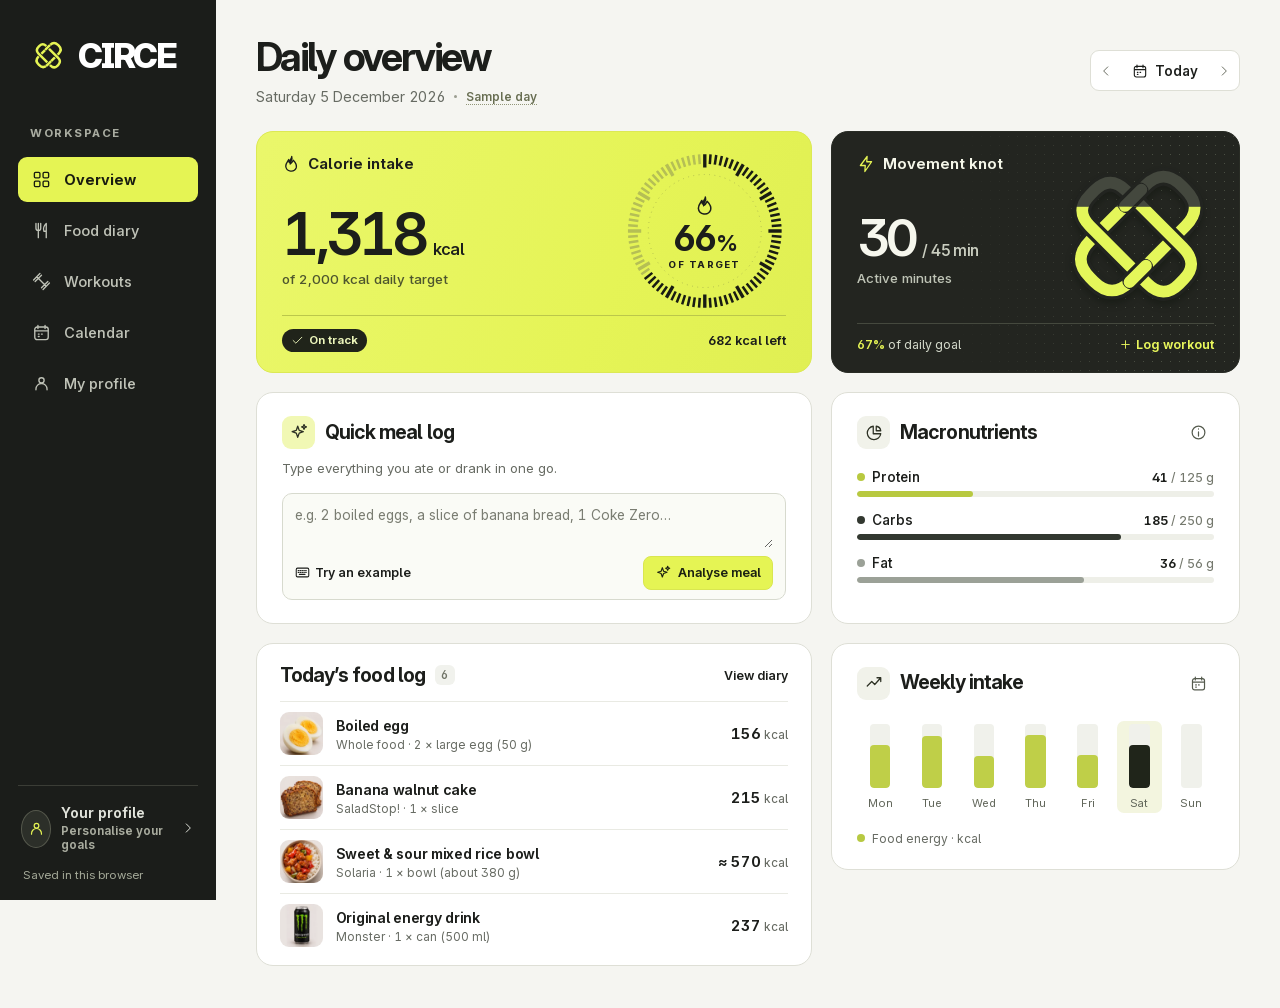
==== index.html @ 7d4fa791 "Publish the standalone CIRCE app to GitHub Pages" ====
<!doctype html>
<html lang="en-GB" data-storage="local"><head><meta charset="utf-8"><meta name="viewport" content="width=device-width,initial-scale=1,viewport-fit=cover"><meta name="theme-color" content="#1b1c1a"><meta name="description" content="CIRCE brings your food, workouts and daily goals into one personal tracker."><title>CIRCE · Daily overview</title><link rel="icon" type="image/svg+xml" href="favicon.svg"><link rel="stylesheet" href="style.css"><script src="foods.js" defer></script><script src="icons.js" defer></script><script src="engine.js" defer></script><script src="backup.js" defer></script><script src="app.js" defer></script></head>
<body><a class="skip" href="#main">Skip to content</a><div id="app"></div><dialog id="dialog"><div id="dialog-content"></div></dialog><div class="toast" role="status" aria-live="polite"></div><noscript>Enable JavaScript to use your CIRCE food and workout tracker.</noscript></body></html>
---- style.css ----
@font-face{font-family:Inter;src:url("assets/inter.woff2") format("woff2");font-weight:100 900;font-display:swap}
:root{font-family:Inter,Arial,sans-serif;font-size:16px;--bg:#f5f5f1;--ink:#1c1e1b;--muted:#676b63;--line:#dedfd6;--yellow:#e5f454;--dark:#1b1d1a;--card:#fff;color:var(--ink);background:var(--bg);font-synthesis:none}
*{box-sizing:border-box}body{margin:0}button,input,textarea,select{font:inherit;color:inherit}button,a,input,textarea,select{touch-action:manipulation}button{cursor:pointer}button{border:0;background:none}button:disabled{cursor:default;opacity:.5}button:focus-visible,a:focus-visible{outline:3px solid #829115;outline-offset:3px}input:focus,textarea:focus,select:focus{outline:2px solid #83911d;outline-offset:1px}h1,h2,h3,p{margin:0}button svg{flex:none}.skip{position:fixed;top:-80px;left:15px;z-index:20;background:white;padding:12px}.skip:focus{top:12px}
.shell{min-height:100vh}.sidebar{background:var(--dark);position:fixed;left:0;top:0;bottom:0;width:216px;display:flex;flex-direction:column;padding:37px 18px 18px;color:#f8f9f1;z-index:6}
.brand{display:flex;align-items:center;gap:10px;padding:0 12px;color:white;text-align:left;width:max-content}.brand-knot{height:38px;width:38px;color:var(--yellow)}.brand strong{font-size:34px;letter-spacing:-2.2px;font-weight:830;line-height:1;font-style:italic}.brand sup{font-weight:550;font-size:10px;vertical-align:top;letter-spacing:0;margin-left:3px}
.nav{display:flex;flex-direction:column;gap:6px;margin-top:51px}.nav-label,.minor-label,.datum-label{font-size:.71rem;font-weight:720;letter-spacing:1.5px;text-transform:uppercase}.nav-label{color:#a9aca1;margin:0 12px 11px}.nav button,.mobile-nav button{display:flex;align-items:center;gap:13px;text-align:left}.nav button{font-size:.91rem;font-weight:530;border-radius:9px;color:#bfc2b7;padding:13px 14px;transition:background .18s,color .18s}.nav button:hover,.side-profile:hover{background:#2e302b;color:#fff}.nav button.active{background:var(--yellow);color:#191c10;font-weight:680}.sidebar-bottom{margin-top:auto}.profile-btn{display:flex;align-items:center;gap:10px;color:#e1e3db;width:100%;text-align:left}.side-profile{border-top:1px solid #3b3d36;padding:19px 3px 3px}.avatar{display:grid;place-items:center;border:1px solid #55584c;width:38px;height:38px;border-radius:50%;background:#2c2f29;color:var(--yellow);font-weight:680}.profile-name{font-size:.87rem;font-weight:650}.profile-meta{display:block;font-size:.73rem;color:#a9ac9f;margin-top:3px}.profile-btn .arrow-end{margin-left:auto}.mobile-bar,.mobile-nav{display:none}
main{margin-left:216px;padding:36px clamp(24px,3.1vw,58px) 42px;max-width:1830px}.head{display:flex;justify-content:space-between;align-items:center;gap:15px;margin-bottom:26px}.head h1{font-size:clamp(32px,3.1vw,50px);letter-spacing:-.062em;line-height:1.06;font-weight:680}.head-sub{margin-top:10px;color:var(--muted);font-size:.9rem;display:flex;align-items:center;gap:9px;flex-wrap:wrap}.head-sub i{width:3px;height:3px;background:#9b9e91;border-radius:5px}.sample-link{font-size:.76rem;color:#676d51;border-bottom:1px dotted #929779;padding:0;font-weight:570}.date-tools,.seg{display:inline-flex;align-items:center;border:1px solid var(--line);background:#fff;border-radius:9px;overflow:hidden;flex-shrink:0}.date-tools button{height:39px;display:inline-flex;align-items:center;justify-content:center;gap:7px;padding:0 11px;font-size:.84rem;font-weight:590}.date-tools button:first-child,.date-tools button:last-child{padding:0 8px;color:#686c60}.date-tools button:hover,.seg button:hover{background:#f0f1e9}
.dashboard{display:grid;grid-template-columns:minmax(0,1.36fr) minmax(0,1fr);gap:19px;align-items:stretch}.card{border:1px solid var(--line);background:white;border-radius:17px;min-width:0;overflow:hidden}.card-inner{padding:23px 25px}.card-title{display:flex;align-items:center;gap:10px}.card h2,.section-title{font-size:1.22rem;font-weight:680;letter-spacing:-.047em;line-height:1.2}.card-header,.diary-top{display:flex;align-items:center;justify-content:space-between;gap:10px}.iconbox{display:grid;place-items:center;flex:none;width:33px;height:33px;background:#f1f2ea;color:#2e3225;border-radius:9px}.iconbox.citron{background:#f1f8b4}.iconbox.dark{background:#393d2b;color:var(--yellow)}.hero{position:relative;display:flex;flex-direction:column;padding:23px 25px 20px;min-height:242px}.energy{background:#e6f45f;border-color:#dce954;background-image:linear-gradient(112deg,#eaf76b 0%,#e5f456 64%,#e0ef53 100%)}.hero-label{font-size:.93rem;font-weight:650;display:flex;align-items:center;gap:8px;position:relative;z-index:1}.energy .hero-label svg{stroke-width:1.8}.hero-stat{font-size:clamp(49px,4.6vw,78px);letter-spacing:-.085em;line-height:1.06;font-weight:610;white-space:nowrap}.hero-stat small{font-size:1.03rem;letter-spacing:-.04em;font-weight:560;margin-left:8px}.hero-meta{font-size:.83rem;margin-top:5px;font-weight:510;color:#4e562e}.energy-main{margin:auto 0;padding:23px 0 21px;z-index:1;max-width:60%}.hero-foot{border-top:1px solid #bbc74b;padding-top:13px;display:flex;align-items:center;justify-content:space-between;gap:8px;font-size:.79rem;position:relative;z-index:1}.pill{display:inline-flex;align-items:center;gap:5px;padding:4px 9px;border-radius:20px;font-size:.72rem;line-height:1.3;font-weight:660}.pill.on{background:#20241a;color:#ecf6bb}.pill.over{background:#703526;color:white}.pill.neutral{background:#e0e6b0}.hero-foot .numbers{font-weight:620}.gauge{position:absolute;right:clamp(12px,1.7vw,30px);width:clamp(138px,13.25vw,212px);top:46%;transform:translateY(-50%);aspect-ratio:1}.gauge>svg{width:100%;animation:dial-in .75s ease-out}.gauge-centre{position:absolute;inset:0;display:flex;align-items:center;justify-content:center;flex-direction:column;gap:1px}.gauge-centre strong{font-weight:680;font-size:clamp(28px,2.8vw,44px);letter-spacing:-.07em;line-height:1.05}.gauge-centre strong small{font-size:.62em;margin-left:2px}.gauge-centre span{font-size:.53rem;letter-spacing:1.25px;font-weight:750}.gauge-centre>svg{width:21px;height:21px;margin-bottom:3px}
.movement{background:#232520;color:#f6f7ed;border-color:#292c25;isolation:isolate}.movement:before{content:"";position:absolute;inset:0 0 0 29%;background:radial-gradient(#5c6153 .75px,transparent 1px) 0 0/9px 9px;mask-image:linear-gradient(90deg,transparent,#000 70%);opacity:.7;z-index:-1}.movement .hero-label{color:#f4f6e8}.movement .hero-label svg{color:var(--yellow)}.movement-main{margin:auto 0;padding:22px 0}.movement-main .hero-stat{font-size:clamp(45px,4vw,68px)}.movement-main .hero-stat small{color:#c9cdbf;font-size:.96rem;letter-spacing:-.04em}.movement .hero-meta{color:#bfc4b6}.movement .hero-foot{border-color:#45493e;color:#d5dacb;font-size:.77rem}.movement .hero-foot b{color:var(--yellow);font-weight:590}.movement .hero-foot button{color:#e8f65b;font-weight:650;display:flex;align-items:center;gap:4px;padding:0;font-size:.77rem}.knot-box{position:absolute;right:4%;top:44%;transform:translateY(-50%);width:43%;height:75%;display:grid;place-items:center}.activity-knot{width:100%;max-width:205px;height:100%;filter:drop-shadow(0 5px 3px #10130c66)}.knot-fill{animation:knot-in .95s cubic-bezier(.22,.66,.29,1)}.goal-met .activity-knot{filter:drop-shadow(0 0 9px #e2fa546e)}@keyframes knot-in{from{stroke-dasharray:0 110}}@keyframes dial-in{from{opacity:.3;transform:rotate(-12deg)}}
.quick-card,.macro-card{min-height:222px}.card-copy{color:var(--muted);font-size:.83rem;margin:9px 0 14px;line-height:1.55}.quick-field{border:1px solid #d7dace;border-radius:10px;background:#fafbf6;padding:11px 12px 9px;display:flex;flex-direction:column;gap:8px}.quick-field:focus-within{border-color:#a2ad43;box-shadow:0 0 0 2px #eff3ca}.quick-field textarea{background:transparent;border:0;width:100%;min-height:43px;resize:vertical;line-height:1.55;font-size:.86rem;outline:none;box-shadow:none;padding:0}.quick-field textarea::placeholder{color:#7a7d72}.quick-actions{display:flex;align-items:center;justify-content:space-between;gap:10px}.text-btn{font-size:.78rem;font-weight:600;padding:4px 0;display:inline-flex;align-items:center;gap:5px}.text-btn:hover{text-decoration:underline}.muted{color:var(--muted)}.btn{border-radius:8px;display:inline-flex;align-items:center;justify-content:center;gap:7px;font-weight:620;font-size:.85rem;padding:11px 15px;line-height:1.1;background:#f0f1e9;min-height:37px}.btn:hover{filter:brightness(.96)}.btn.primary{background:var(--yellow);color:#1c2112;border:1px solid #d9e650}.btn.black{background:var(--dark);color:white}.btn.outline{background:white;border:1px solid var(--line)}.btn.small{padding:8px 11px;min-height:32px;font-size:.78rem}.round-icon{height:32px;width:32px;border-radius:8px;display:inline-grid;place-items:center;color:#555b4e}.round-icon:hover{background:#f1f2eb}.macro-list{display:grid;gap:15px;margin-top:20px}.macro-row{display:flex;align-items:center;justify-content:space-between;gap:10px;margin-bottom:6px;font-size:.84rem;font-weight:550}.macro-row .macro-nums{font-size:.78rem;font-weight:630}.macro-nums small{color:#74786d;font-size:inherit;font-weight:450}.bar{background:#eeeFE8;height:6px;border-radius:6px;overflow:hidden}.bar i{display:block;height:100%;width:var(--fill);background:var(--col);border-radius:6px;animation:grow .7s both;transform-origin:left}@keyframes grow{from{transform:scaleX(0)}}.macro-name{display:flex;align-items:center;gap:7px}.dot{width:8px;height:8px;display:inline-block;border-radius:50%;background:var(--col)}
.diary-top{padding:20px 23px 14px}.count{color:#707467;font-size:.73rem;font-weight:550;margin-left:0;background:#f1f2ed;border-radius:6px;padding:3px 6px}.diary-list{padding:0 23px 8px}.diary-row{display:flex;width:100%;align-items:center;text-align:left;gap:13px;padding:10px 0;min-height:63px;border-top:1px solid #e9eae3}.diary-row:hover{background:#fafbf6}.food-img,.food-icon{width:43px;height:43px;border-radius:9px;object-fit:cover;background:#f0f2e6;flex:none;display:grid;place-items:center;color:#61694e}.row-text{min-width:0;flex:1}.row-text strong{display:block;line-height:1.35;font-size:.88rem;font-weight:630;letter-spacing:-.02em}.row-text small,.row-kcal small{display:block;margin-top:3px;font-size:.74rem;color:var(--muted)}.row-kcal{text-align:right;font-weight:650;font-size:.92rem;white-space:nowrap}.row-kcal small{display:inline;margin-left:3px;font-weight:450}.right-col-stack{display:flex;flex-direction:column;gap:19px}.week-head{display:flex;align-items:center;justify-content:space-between}.week-chart{margin-top:21px;display:grid;grid-template-columns:repeat(7,minmax(0,1fr));gap:6px}.week-chart button{display:flex;align-items:center;flex-direction:column;gap:8px;font-size:.69rem;color:#61665a;padding:3px 0;border-radius:7px}.week-chart button:hover,.week-chart .current{background:#f3f5df}.week-track{height:64px;width:clamp(12px,1.6vw,29px);border-radius:4px;background:#f0f1eb;position:relative;overflow:hidden}.week-track i{position:absolute;bottom:0;width:100%;background:#bfcf48;border-radius:4px;height:var(--fill)}.week-chart .current i{background:#20251a}.week-key{color:var(--muted);font-size:.75rem;margin-top:18px;display:flex;align-items:center;gap:7px}.week-key .dot{background:#b7c942}.empty{padding:29px 10px 34px;color:var(--muted);font-size:.9rem;text-align:center;line-height:1.55}
.view-grid{display:grid;grid-template-columns:minmax(0,1.45fr) minmax(270px,1fr);gap:20px;align-items:start}.stack{display:grid;gap:20px}.page-card{margin-bottom:18px}.section-title{display:flex;align-items:center;gap:10px}.work-list{padding:4px 0 0}.work-log{display:flex;gap:12px;align-items:center;padding:16px 0;border-top:1px solid var(--line)}.work-log .iconbox{background:#eff5cb}.cal-nav{display:flex;align-items:center;gap:4px}.calendar-grid{display:grid;grid-template-columns:repeat(7,minmax(0,1fr));gap:5px;margin-top:16px}.cal-lab{text-align:center;font-size:.77rem;font-weight:600;color:var(--muted);padding:6px 0}.cal-day{position:relative;min-height:57px;font-size:.9rem;display:grid;place-content:center;justify-items:center;gap:4px;border-radius:9px;border:1px solid transparent}.cal-day:hover{background:#f1f3e6}.cal-day.today{border-color:#a4aa84}.cal-day.chosen{background:var(--yellow);border-color:#bdca43}.cal-day.out{color:#a2a59a}.cal-day i{position:absolute;bottom:7px;left:calc(50% - 3px);width:6px;height:6px;border-radius:50%;background:#5b662b}.profile-summary{padding:20px 25px;display:grid;gap:11px}.profile-summary p,.note{font-size:.83rem;line-height:1.6;color:var(--muted)}.fields{display:grid;grid-template-columns:repeat(2,minmax(0,1fr));gap:16px}.field{display:flex;flex-direction:column;gap:6px;font-size:.82rem;font-weight:630}.field input,.field select,.field textarea,.search-field{width:100%;border:1px solid #d6d9ce;border-radius:8px;padding:10px 11px;font-size:.92rem;min-height:42px;background:#fff}.field select{appearance:none;padding-right:29px;background:#fff url("data:image/svg+xml,%3Csvg xmlns='http://www.w3.org/2000/svg' width='16' height='16' viewBox='0 0 24 24'%3E%3Cpath d='m6 9 6 6 6-6' fill='none' stroke='%2344493b' stroke-width='2'/%3E%3C/svg%3E") right 9px center/14px no-repeat}.field small{font-weight:460;color:var(--muted);line-height:1.45}.span2{grid-column:1/-1}.form-section{margin:24px 0 12px;font-size:1rem;letter-spacing:-.02em}.form-footer{display:flex;align-items:center;justify-content:flex-end;gap:9px;margin-top:22px;flex-wrap:wrap}.form-footer .danger{margin-right:auto;color:#9c442f}.kpi{font-size:2rem;letter-spacing:-.06em}.source{font-size:.76rem;line-height:1.6;color:var(--muted)}.source a,.note a{color:#4d5c22;text-underline-offset:3px}.sync-state{font-size:.72rem;color:#a5aa99;padding:13px 5px 0}.sync-state:empty{display:none}
dialog{width:min(535px,calc(100% - 30px));max-height:88dvh;overflow:auto;padding:0;background:#fff;border:1px solid #d2d6c6;border-radius:17px;color:var(--ink);box-shadow:0 20px 85px #161b1533}dialog[open]{animation:rise .18s ease-out}dialog::backdrop{background:#181d17a8;backdrop-filter:blur(3px)}#dialog-content{padding:24px}.dialog-head{display:flex;justify-content:space-between;align-items:center;gap:8px;margin-bottom:12px}.dialog-head h2{font-size:1.45rem;letter-spacing:-.045em}.review-row{border:1px solid var(--line);border-radius:10px;padding:12px;margin-top:10px}.review-line{display:flex;align-items:center;gap:10px;justify-content:space-between}.review-line input{width:65px;border:1px solid #d7dace;padding:7px;border-radius:6px;font-size:.88rem}.review-line strong{font-size:.9rem;line-height:1.4;display:block}.review-line small{display:block;color:var(--muted);font-size:.74rem;margin-top:3px}.review-row .source{margin-top:7px}.review-row .review-tools{display:flex;align-items:center;gap:12px;flex-wrap:wrap;margin-top:6px}.review-error{color:#924330;font-size:.82rem;line-height:1.5;margin-top:9px}.search-results{display:grid;gap:5px;margin-top:10px;max-height:230px;overflow-y:auto}.search-results button{padding:9px;background:#f6f7f1;border-radius:6px;text-align:left;font-size:.84rem}.search-results small{display:block;color:var(--muted);margin-top:4px}.fallback{border-top:1px solid var(--line);padding-top:12px;margin-top:12px}.toast{position:fixed;bottom:24px;left:calc(50% + 85px);transform:translate(-50%,15px);opacity:0;pointer-events:none;background:#20241a;color:#fff;border-radius:10px;padding:11px 16px;font-size:.85rem;box-shadow:0 4px 20px #1b1d1a26;transition:opacity .18s,transform .18s;z-index:12;max-width:85vw;text-align:center}.toast.show{opacity:1;transform:translate(-50%,0)}@keyframes rise{from{opacity:0;transform:translateY(7px)}}
@media(min-width:1600px){main{padding-top:44px}.hero{min-height:265px}.card-inner{padding:26px 29px}}
@media(max-width:1150px){.sidebar{width:184px;padding-inline:13px}main{margin-left:184px;padding:29px 22px}.dashboard{gap:14px;grid-template-columns:1.25fr 1fr}.hero,.card-inner{padding:19px}.gauge{width:130px;right:8px}.energy-main{max-width:65%}.hero{min-height:222px}.hero-stat{font-size:48px}.hero-stat small{font-size:.87rem}.knot-box{right:0;width:43%}.diary-list{padding-inline:18px}.diary-top{padding-inline:18px}.view-grid{grid-template-columns:1.4fr 1fr}.row-kcal small{display:block}.card h2{font-size:1.14rem}.brand{padding-left:7px}}
@media(max-width:900px) and (min-width:721px){.sidebar{width:79px;align-items:center}.brand strong,.nav-label,.nav button span,.sidebar-bottom .profile-name,.sidebar-bottom .arrow-end,.sync-state{display:none}.brand{padding:0}.nav button{justify-content:center}.nav{margin-top:44px}.side-profile{border:0;justify-content:center}.sidebar-bottom{max-width:54px}main{margin-left:79px;padding:28px 19px}.head h1{font-size:36px}.view-grid{grid-template-columns:1.3fr 1fr}}
@media(max-width:720px){.sidebar{display:none}main{margin:0;padding:20px 16px 98px}.mobile-bar{display:flex;align-items:center;justify-content:space-between;padding:10px 17px;background:var(--dark);color:white}.mobile-bar .brand{padding:0;gap:6px}.mobile-bar .brand strong{font-size:25px}.mobile-bar .brand-knot{height:29px;width:29px}.mobile-bar .avatar{height:30px;width:30px}.mobile-nav{position:fixed;bottom:0;left:0;right:0;background:#1d1f1b;color:#adb2a4;display:flex;justify-content:space-around;padding:8px 3px max(8px,env(safe-area-inset-bottom));z-index:6;border-radius:15px 15px 0 0}.mobile-nav button{flex-direction:column;align-items:center;justify-content:center;gap:4px;min-width:49px;padding:3px;color:inherit;font-size:.65rem}.mobile-nav button.active{color:var(--yellow)}.mobile-nav svg{width:20px;height:20px}.dashboard{grid-template-columns:minmax(0,1fr) minmax(0,1fr);gap:12px}.head{margin-bottom:18px}.head h1{font-size:32px}.head-sub{font-size:.77rem;margin-top:6px}.date-tools button{height:34px;padding:0 8px}.date-tools button:first-child,.date-tools button:last-child{padding:0 4px}.hero{padding:17px;min-height:210px}.energy-main,.movement-main{padding:25px 0 20px}.gauge{width:109px;right:3px;top:45%}.gauge-centre strong{font-size:26px}.gauge-centre>svg{width:16px;height:16px}.gauge-centre span{font-size:.46rem}.hero-stat,.movement-main .hero-stat{font-size:42px}.hero-stat small{font-size:.79rem}.hero-foot{align-items:flex-start;flex-wrap:wrap;font-size:.71rem;min-height:36px}.hero-label{font-size:.84rem}.quick-card{grid-column:1/-1;grid-row:2}.macro-card{grid-column:2;grid-row:3}.diary-card{grid-column:1;grid-row:3/5}.right-col-stack{grid-column:2}.view-grid{grid-template-columns:1fr}.toast{left:50%;bottom:82px}.card-inner{padding:17px}.quick-card{min-height:0}.view-grid .movement{min-height:220px}.view-grid .knot-box{width:43%}.head-sub .sample-link{font-size:.7rem}.calendar-grid{gap:2px}}
@media(max-width:560px){.dashboard{grid-template-columns:minmax(0,1fr)}.dashboard>.energy{grid-row:1}.dashboard>.quick-card{grid-row:2}.dashboard>.movement{grid-row:3}.dashboard>.macro-card{grid-column:1;grid-row:5}.dashboard>.diary-card{grid-column:1;grid-row:4}.dashboard>.right-col-stack{grid-column:1;grid-row:6}.hero{min-height:201px;padding:20px}.gauge{width:148px;top:44%;right:14px}.hero-stat,.movement-main .hero-stat{font-size:51px}.gauge-centre strong{font-size:32px}.gauge-centre>svg{width:20px;height:20px}.hero-stat small{font-size:.95rem}.energy-main,.movement-main{padding:19px 0 18px}.hero-foot{align-items:center;min-height:0;font-size:.77rem}.hero-label{font-size:.94rem}.knot-box{width:40%;right:5%;height:73%}.card-inner{padding:18px}.head{align-items:flex-start}.date-tools{margin-top:3px}.date-tools .date-prev,.date-tools .date-next{display:none}.head-sub{gap:6px}.mobile-bar .brand sup{font-size:7px}.diary-list{padding-bottom:4px}.row-kcal small{display:inline}.quick-field textarea{font-size:16px}.quick-card,.macro-card{min-height:0}.view-grid,.stack{gap:12px}.card{border-radius:14px}.fields{gap:12px}.field input,.field select,.search-field{font-size:16px}.form-footer .btn{flex-grow:1}.dialog-head h2{font-size:1.28rem}#dialog-content{padding:18px}.cal-day{min-height:43px}.note{font-size:.81rem}}
@media(max-width:365px){main{padding-inline:10px}.head h1{font-size:28px}.gauge{width:125px;right:6px}.hero-stat{font-size:45px}.fields{grid-template-columns:1fr}.span2{grid-column:auto}.head-sub{font-size:.69rem}.hero-meta{font-size:.75rem}}
@media(prefers-reduced-motion:reduce){*,*::before,*::after{animation:none!important;transition:none!important;scroll-behavior:auto!important}}

.knot-level{transform-box:fill-box;transform-origin:center bottom;animation:level-up .7s ease-out both}
@keyframes level-up{from{transform:scaleY(.65)}to{transform:scaleY(1)}}
.energy.over-target{background:#f3e1ad;border-color:#e5d19a}.energy.over-target .hero-foot{border-color:#ccb57d}
.energy.over-target .gauge>svg{animation:above-pulse .65s ease-out}
@keyframes above-pulse{0%{transform:scale(.9);opacity:.55}60%{transform:scale(1.04)}100%{transform:scale(1);opacity:1}}
.gauge{top:44%;max-height:73%}.week-track i{left:0}.gauge-centre span{font-size:.59rem}
@media(min-width:1151px){.knot-box{width:44%;right:2.5%}.activity-knot{max-width:200px}}

.gauge{top:42%}@media(max-width:560px){.gauge{width:clamp(108px,34vw,142px);right:13px}}
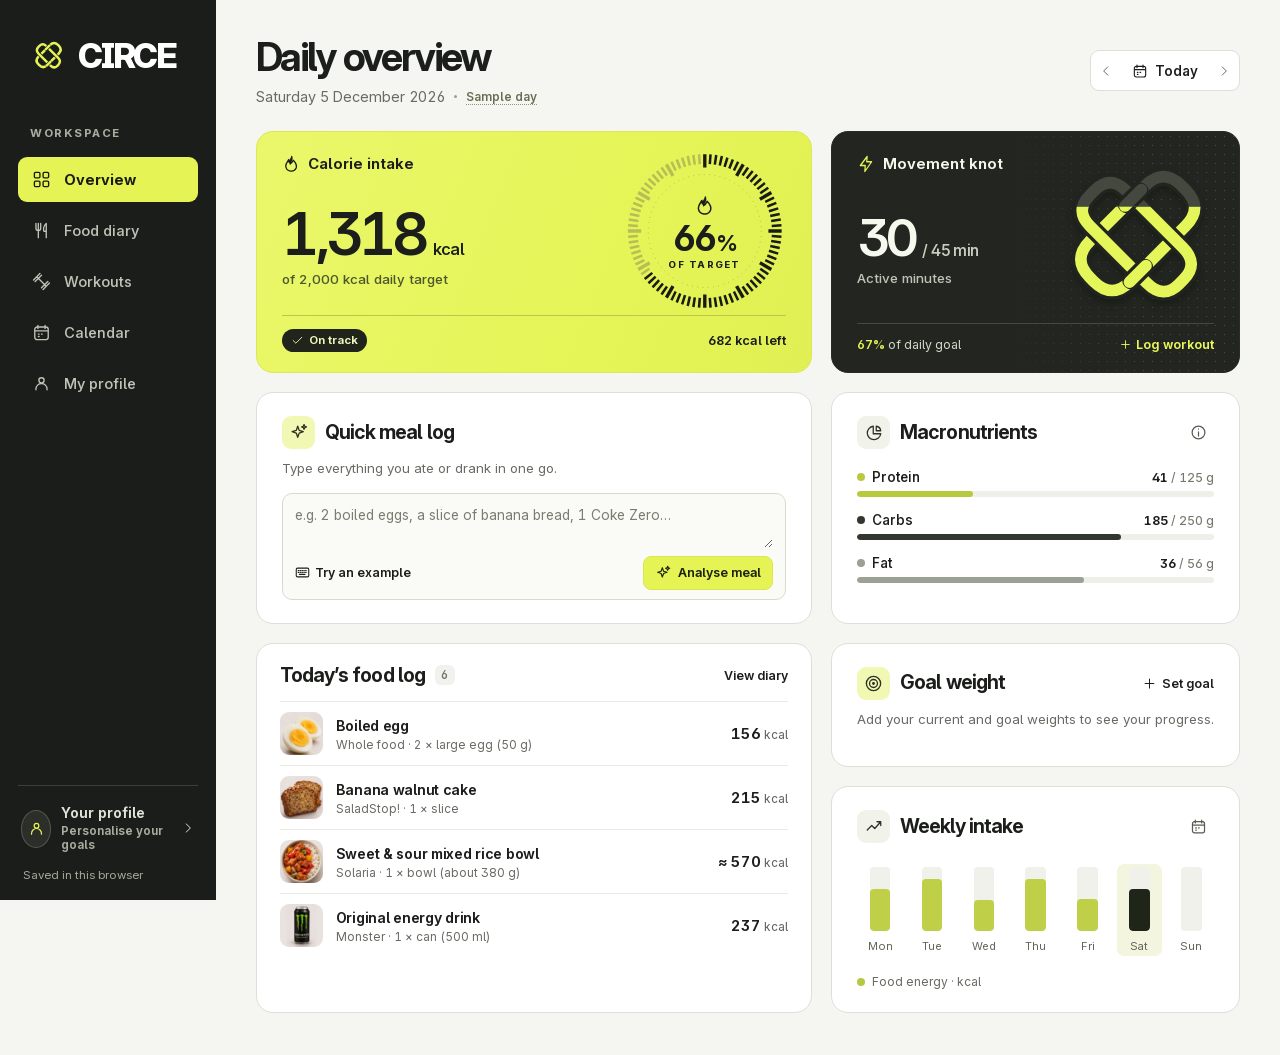
==== commit db087eee: "Add personal goal weights and calendar workout knots" ====
--- a/index.html
+++ b/index.html
@@ -1,3 +1,3 @@
 <!doctype html>
-<html lang="en-GB" data-storage="local"><head><meta charset="utf-8"><meta name="viewport" content="width=device-width,initial-scale=1,viewport-fit=cover"><meta name="theme-color" content="#1b1c1a"><meta name="description" content="CIRCE brings your food, workouts and daily goals into one personal tracker."><title>CIRCE · Daily overview</title><link rel="icon" type="image/svg+xml" href="favicon.svg"><link rel="stylesheet" href="style.css"><script src="foods.js" defer></script><script src="icons.js" defer></script><script src="engine.js" defer></script><script src="backup.js" defer></script><script src="app.js" defer></script></head>
+<html lang="en-GB" data-storage="local"><head><meta charset="utf-8"><meta name="viewport" content="width=device-width,initial-scale=1,viewport-fit=cover"><meta name="theme-color" content="#1b1c1a"><meta name="description" content="CIRCE brings your food, workouts and daily goals into one personal tracker."><title>CIRCE · Daily overview</title><link rel="icon" type="image/svg+xml" href="favicon.svg"><link rel="stylesheet" href="style.css"><script src="foods.js" defer></script><script src="icons.js" defer></script><script src="engine.js" defer></script><script src="backup.js" defer></script><script src="goals.js" defer></script><script src="app.js" defer></script></head>
 <body><a class="skip" href="#main">Skip to content</a><div id="app"></div><dialog id="dialog"><div id="dialog-content"></div></dialog><div class="toast" role="status" aria-live="polite"></div><noscript>Enable JavaScript to use your CIRCE food and workout tracker.</noscript></body></html>
--- a/style.css
+++ b/style.css
@@ -28,3 +28,6 @@
 @media(min-width:1151px){.knot-box{width:44%;right:2.5%}.activity-knot{max-width:200px}}
 
 .gauge{top:42%}@media(max-width:560px){.gauge{width:clamp(108px,34vw,142px);right:13px}}
+.weight-numbers,.weight-caption{display:flex;align-items:baseline;justify-content:space-between;gap:12px}.weight-numbers{margin:18px 0 12px}.weight-numbers>strong{font-size:2.2rem;letter-spacing:-.07em}.weight-numbers small{font-size:.9rem;letter-spacing:0}.weight-numbers span,.weight-caption{font-size:.8rem;color:var(--muted)}.weight-caption{margin-top:10px}.weight-caption b{color:var(--ink)}
+.cal-day{display:flex;flex-direction:column;align-items:center;justify-content:center;gap:2px;min-height:64px}.day-knot,.day-blank{display:flex;align-items:center;justify-content:center;width:26px;height:26px}.day-knot{border-radius:7px;background:#292e24}.day-knot svg{width:24px;height:24px;filter:none}.day-blank{color:#81912d}.knot-result{display:grid;justify-items:center;gap:6px;padding:19px 12px;background:#252821;border-radius:13px;color:white}.knot-result svg{height:133px;width:133px}.knot-result p{font-size:.85rem;color:#d2d6c8}.knot-result strong{font-size:1.5rem}
+@media(max-width:560px){.dashboard>.movement{grid-row:2;min-height:155px}.dashboard>.quick-card{grid-row:3}.dashboard>.movement .knot-box{height:87%;top:40%}.cal-day{min-height:53px}.knot-box svg{display:block;width:100%}.weight-caption{flex-wrap:wrap}}
